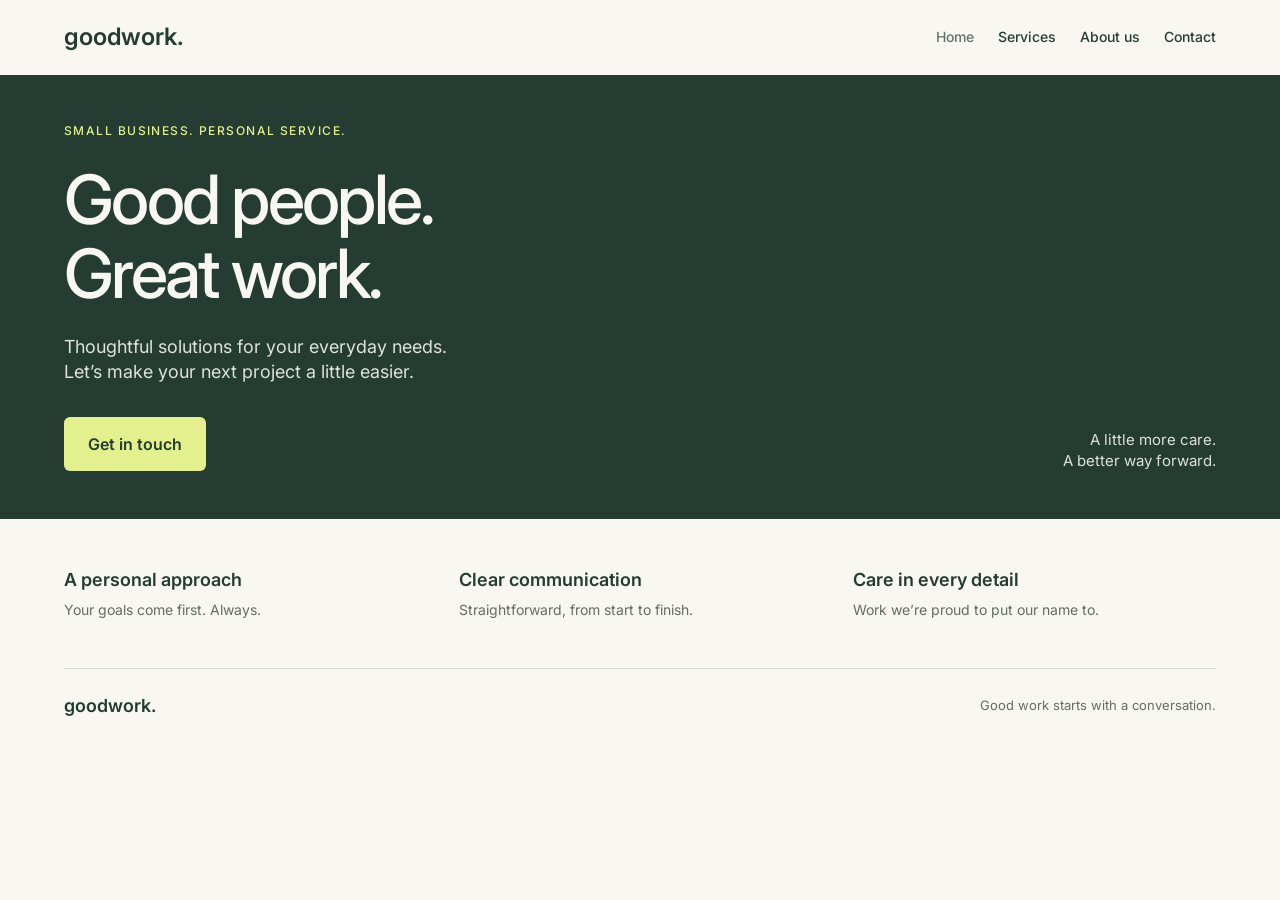
==== index.html @ 2f3a1b4b "Add multi-page goodwork. HTML sample with sticky header" ====
<!DOCTYPE html>
<html lang="en">
<head>
  <meta charset="UTF-8">
  <meta name="viewport" content="width=device-width, initial-scale=1.0">
  <title>goodwork. — Home</title>
  <link rel="preconnect" href="https://fonts.googleapis.com">
  <link href="https://fonts.googleapis.com/css2?family=Inter:wght@400;500;600;700&display=swap" rel="stylesheet">
  <link rel="stylesheet" href="styles.css">
</head>
<body>
  <header class="site-header">
    <div class="inner">
      <a href="index.html" class="wordmark">goodwork.</a>
      <nav>
        <a href="index.html" class="active">Home</a>
        <a href="services.html">Services</a>
        <a href="about.html">About us</a>
        <a href="contact.html">Contact</a>
      </nav>
    </div>
  </header>

  <section class="hero">
    <div class="hero-inner">
      <div>
        <p class="eyebrow">Small business. Personal service.</p>
        <h1>Good people.<br>Great work.</h1>
        <p class="lead">Thoughtful solutions for your everyday needs.<br>Let’s make your next project a little easier.</p>
      </div>
      <div class="hero-bottom">
        <a href="contact.html" class="cta">Get in touch</a>
        <p class="side-note">A little more care.<br>A better way forward.</p>
      </div>
    </div>
  </section>

  <section class="promises">
    <div class="grid">
      <div>
        <h2>A personal approach</h2>
        <p>Your goals come first. Always.</p>
      </div>
      <div>
        <h2>Clear communication</h2>
        <p>Straightforward, from start to finish.</p>
      </div>
      <div>
        <h2>Care in every detail</h2>
        <p>Work we’re proud to put our name to.</p>
      </div>
    </div>
  </section>

  <footer>
    <div class="footer-inner">
      <p class="footer-wordmark">goodwork.</p>
      <p class="footer-msg">Good work starts with a conversation.</p>
    </div>
  </footer>
</body>
</html>
---- styles.css ----
:root {
  --cream: #f8f7f2;
  --forest: #243c32;
  --lime: #e2f18d;
  --mist: #dce3dc;
  --sage: #636d64;
  --line: #d8ddd3;
}
* { box-sizing: border-box; margin: 0; padding: 0; }
body {
  font-family: "Inter", system-ui, sans-serif;
  background: var(--cream);
  color: var(--forest);
  line-height: 1.4;
}
a { color: inherit; text-decoration: none; }
.site-header {
  position: sticky;
  top: 0;
  z-index: 10;
  background: var(--cream);
  border-bottom: 1px solid transparent;
}
.site-header.dark {
  background: var(--forest);
  color: var(--cream);
}
.site-header .inner {
  max-width: 1200px;
  margin: 0 auto;
  padding: 1.25rem 1.5rem;
  display: flex;
  align-items: center;
  justify-content: space-between;
  gap: 1.5rem;
}
.wordmark { font-size: 24px; font-weight: 600; }
nav { display: flex; flex-wrap: wrap; gap: 0.75rem 1.5rem; font-size: 14px; font-weight: 500; }
nav a:hover, nav a.active { opacity: 0.7; }
.hero { background: var(--forest); color: var(--cream); }
.hero-inner {
  max-width: 1200px;
  margin: 0 auto;
  padding: 3rem 1.5rem;
  display: flex;
  flex-direction: column;
  gap: 2rem;
}
.eyebrow {
  font-size: 12px;
  font-weight: 500;
  letter-spacing: 0.12em;
  text-transform: uppercase;
  color: var(--lime);
}
.hero h1 {
  margin-top: 1.5rem;
  font-size: 44px;
  font-weight: 500;
  line-height: 1.08;
  letter-spacing: -0.04em;
}
.lead { margin-top: 1.5rem; max-width: 660px; font-size: 18px; color: var(--mist); }
.hero-bottom { display: flex; flex-direction: column; gap: 1.5rem; }
.cta {
  display: inline-block;
  background: var(--lime);
  color: var(--forest);
  border: none;
  border-radius: 6px;
  padding: 1rem 1.5rem;
  font-size: 16px;
  font-weight: 600;
  cursor: pointer;
}
.side-note { max-width: 240px; font-size: 15px; color: var(--mist); }
.promises, .content-page { max-width: 1200px; margin: 0 auto; padding: 3rem 1.5rem; }
.grid { display: grid; gap: 2rem; }
.promises h2, .card h2 { font-size: 18px; font-weight: 600; }
.promises p, .card p { margin-top: 0.5rem; font-size: 14px; color: var(--sage); }
footer { max-width: 1200px; margin: 0 auto; padding: 0 1.5rem 2.5rem; }
.footer-inner {
  border-top: 1px solid var(--line);
  padding-top: 1.5rem;
  display: flex;
  flex-direction: column;
  gap: 0.5rem;
}
.footer-wordmark { font-size: 18px; font-weight: 600; }
.footer-msg { font-size: 13px; color: var(--sage); }
.page-green { background: var(--forest); color: var(--cream); min-height: 100vh; }
.about-page { padding: 3rem 1.5rem; }
.about-inner { max-width: 720px; margin: 0 auto; }
.about-inner h1 { font-size: 36px; font-weight: 500; margin-bottom: 1.5rem; }
.about-inner p { font-size: 18px; color: var(--mist); margin-bottom: 1rem; line-height: 1.5; }
.back-link { display: inline-block; margin-top: 1.5rem; color: var(--lime); font-weight: 500; }
.content-page h1 { font-size: 36px; font-weight: 500; margin-bottom: 0.75rem; }
.intro { font-size: 18px; color: var(--sage); margin-bottom: 2rem; }
.services-grid { margin-bottom: 2rem; }
.card {
  background: #fff;
  border-radius: 12px;
  padding: 1.25rem;
  box-shadow: 0 2px 8px rgba(0,0,0,0.04);
}
.contact-form { max-width: 480px; display: flex; flex-direction: column; gap: 1rem; }
.contact-form label { display: flex; flex-direction: column; gap: 0.35rem; font-size: 14px; font-weight: 500; }
.contact-form input, .contact-form textarea {
  border: 1px solid var(--line);
  border-radius: 6px;
  padding: 0.75rem;
  font: inherit;
  background: #fff;
}
.thanks { color: #27ae60; font-size: 15px; }
@media (min-width: 640px) {
  .hero-bottom { flex-direction: row; align-items: flex-end; justify-content: space-between; }
  .side-note { text-align: right; }
  .footer-inner { flex-direction: row; align-items: center; justify-content: space-between; }
  .grid { grid-template-columns: repeat(3, 1fr); }
}
@media (min-width: 768px) {
  .hero h1 { font-size: 68px; }
  .hero-inner { min-height: 420px; justify-content: space-between; }
}
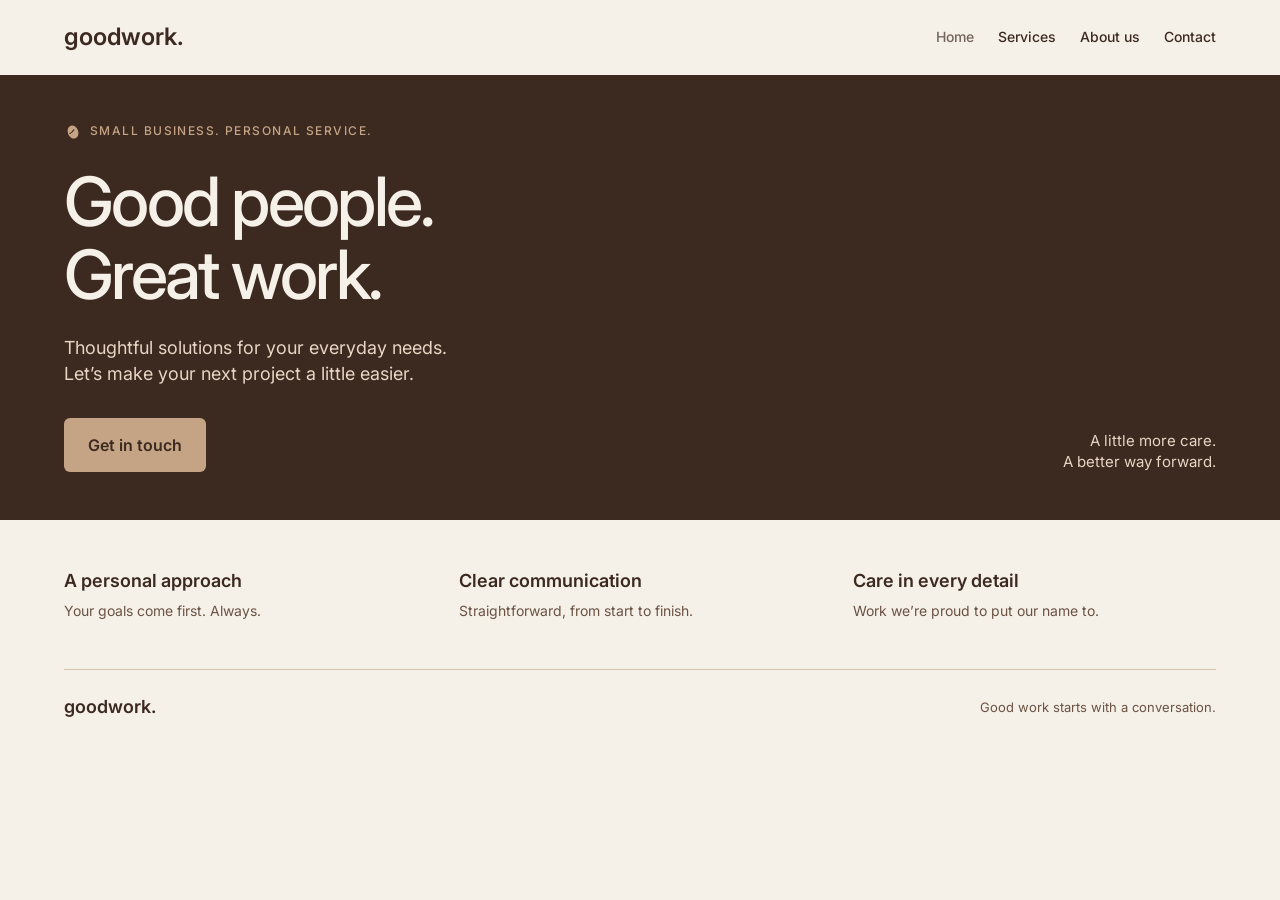
==== commit cabfa7c2: "Add coffee bean icon to homepage hero" ====
--- a/index.html
+++ b/index.html
@@ -24,7 +24,13 @@
   <section class="hero">
     <div class="hero-inner">
       <div>
-        <p class="eyebrow">Small business. Personal service.</p>
+        <p class="eyebrow">
+          <svg class="bean-icon" width="18" height="18" viewBox="0 0 24 24" fill="none" xmlns="http://www.w3.org/2000/svg" aria-hidden="true">
+            <ellipse cx="12" cy="12" rx="7" ry="9" fill="currentColor" transform="rotate(-20 12 12)"/>
+            <path d="M8 14c2-1 4-3 5-5" stroke="#3c2a21" stroke-width="1.5" stroke-linecap="round"/>
+          </svg>
+          Small business. Personal service.
+        </p>
         <h1>Good people.<br>Great work.</h1>
         <p class="lead">Thoughtful solutions for your everyday needs.<br>Let’s make your next project a little easier.</p>
       </div>
--- a/styles.css
+++ b/styles.css
@@ -1,10 +1,10 @@
 :root {
-  --cream: #f8f7f2;
-  --forest: #243c32;
-  --lime: #e2f18d;
-  --mist: #dce3dc;
-  --sage: #636d64;
-  --line: #d8ddd3;
+  --cream: #f5f0e8;
+  --forest: #3c2a21;
+  --lime: #c4a484;
+  --mist: #e8d5c4;
+  --sage: #6b5344;
+  --line: #d4c4b0;
 }
 * { box-sizing: border-box; margin: 0; padding: 0; }
 body {
@@ -22,8 +22,8 @@
   border-bottom: 1px solid transparent;
 }
 .site-header.dark {
-  background: var(--forest);
-  color: var(--cream);
+  background: #2c1810;
+  color: #f5f0e8;
 }
 .site-header .inner {
   max-width: 1200px;
@@ -52,6 +52,12 @@
   letter-spacing: 0.12em;
   text-transform: uppercase;
   color: var(--lime);
+  display: flex;
+  align-items: center;
+  gap: 0.5rem;
+}
+.bean-icon {
+  flex-shrink: 0;
 }
 .hero h1 {
   margin-top: 1.5rem;
@@ -88,7 +94,7 @@
 }
 .footer-wordmark { font-size: 18px; font-weight: 600; }
 .footer-msg { font-size: 13px; color: var(--sage); }
-.page-green { background: var(--forest); color: var(--cream); min-height: 100vh; }
+.page-green { background: #2c1810; color: #f5f0e8; min-height: 100vh; }
 .about-page { padding: 3rem 1.5rem; }
 .about-inner { max-width: 720px; margin: 0 auto; }
 .about-inner h1 { font-size: 36px; font-weight: 500; margin-bottom: 1.5rem; }
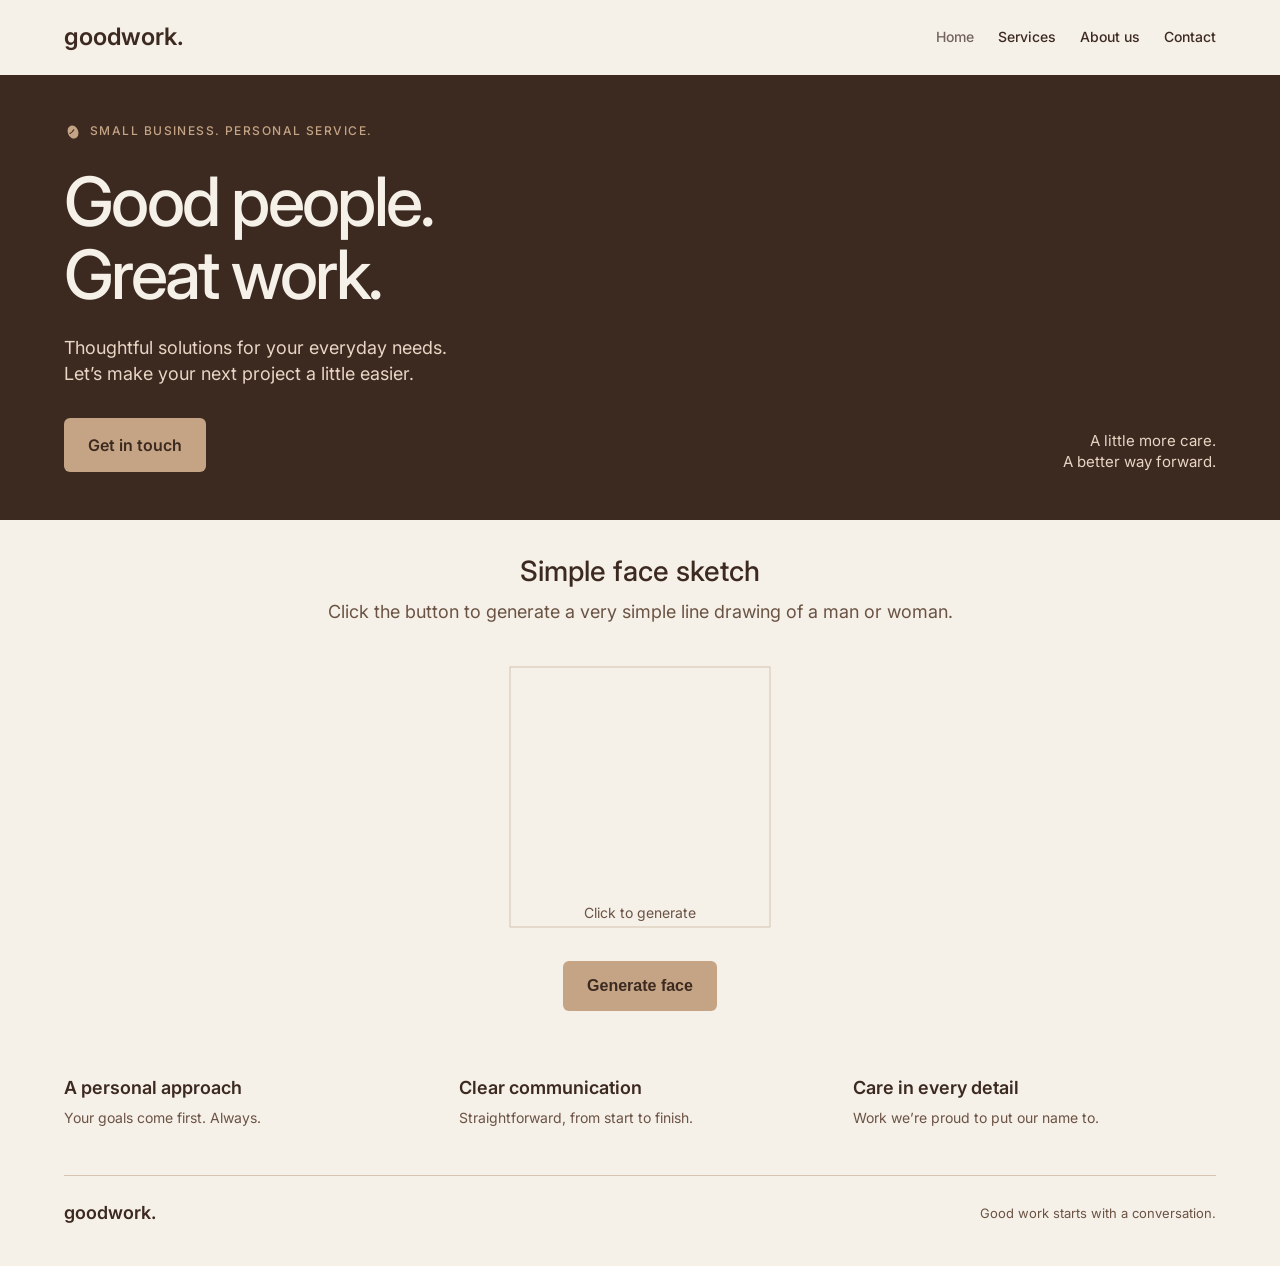
==== commit e3f7f578: "Add face placeholder with generate button on homepage" ====
--- a/index.html
+++ b/index.html
@@ -41,6 +41,18 @@
     </div>
   </section>
 
+  <section class="face-section">
+    <div class="face-inner">
+      <h2>Simple face sketch</h2>
+      <p class="intro">Click the button to generate a very simple line drawing of a man or woman.</p>
+      <div class="placeholder">
+        <canvas id="faceCanvas" width="280" height="280"></canvas>
+        <p id="faceLabel" class="face-label">Click to generate</p>
+      </div>
+      <button type="button" class="cta" id="generateFace">Generate face</button>
+    </div>
+  </section>
+
   <section class="promises">
     <div class="grid">
       <div>
@@ -64,5 +76,74 @@
       <p class="footer-msg">Good work starts with a conversation.</p>
     </div>
   </footer>
+
+  <script>
+    const canvas = document.getElementById('faceCanvas');
+    const ctx = canvas.getContext('2d');
+    const label = document.getElementById('faceLabel');
+
+    function drawFace(isWoman) {
+      ctx.clearRect(0, 0, canvas.width, canvas.height);
+      ctx.strokeStyle = '#3c2a21';
+      ctx.lineWidth = 2.5;
+      ctx.lineCap = 'round';
+
+      ctx.beginPath();
+      ctx.arc(140, 140, 80, 0, Math.PI * 2);
+      ctx.stroke();
+
+      ctx.beginPath();
+      ctx.arc(115, 125, 6, 0, Math.PI * 2);
+      ctx.stroke();
+      ctx.beginPath();
+      ctx.arc(165, 125, 6, 0, Math.PI * 2);
+      ctx.stroke();
+
+      ctx.beginPath();
+      ctx.moveTo(140, 135);
+      ctx.lineTo(135, 150);
+      ctx.lineTo(145, 150);
+      ctx.stroke();
+
+      ctx.beginPath();
+      ctx.arc(140, 165, 18, 0.15 * Math.PI, 0.85 * Math.PI);
+      ctx.stroke();
+
+      if (isWoman) {
+        ctx.beginPath();
+        ctx.moveTo(70, 100);
+        ctx.quadraticCurveTo(60, 160, 75, 210);
+        ctx.stroke();
+        ctx.beginPath();
+        ctx.moveTo(210, 100);
+        ctx.quadraticCurveTo(220, 160, 205, 210);
+        ctx.stroke();
+        label.textContent = 'Woman';
+      } else {
+        ctx.beginPath();
+        ctx.moveTo(70, 120);
+        ctx.lineTo(60, 145);
+        ctx.lineTo(70, 170);
+        ctx.stroke();
+        ctx.beginPath();
+        ctx.moveTo(210, 120);
+        ctx.lineTo(220, 145);
+        ctx.lineTo(210, 170);
+        ctx.stroke();
+        label.textContent = 'Man';
+      }
+    }
+
+    document.getElementById('generateFace').addEventListener('click', function () {
+      const isWoman = Math.random() > 0.5;
+      drawFace(isWoman);
+    });
+
+    ctx.fillStyle = '#f5f0e8';
+    ctx.fillRect(0, 0, canvas.width, canvas.height);
+    ctx.strokeStyle = '#d4c4b0';
+    ctx.lineWidth = 1;
+    ctx.strokeRect(10, 10, 260, 260);
+  </script>
 </body>
 </html>
--- a/styles.css
+++ b/styles.css
@@ -56,9 +56,7 @@
   align-items: center;
   gap: 0.5rem;
 }
-.bean-icon {
-  flex-shrink: 0;
-}
+.bean-icon { flex-shrink: 0; }
 .hero h1 {
   margin-top: 1.5rem;
   font-size: 44px;
@@ -80,6 +78,29 @@
   cursor: pointer;
 }
 .side-note { max-width: 240px; font-size: 15px; color: var(--mist); }
+.face-section { max-width: 1200px; margin: 0 auto; padding: 2rem 1.5rem 1rem; }
+.face-inner { text-align: center; }
+.face-inner h2 { font-size: 28px; font-weight: 500; margin-bottom: 0.5rem; }
+.placeholder {
+  margin: 1.5rem auto;
+  width: 280px;
+  height: 280px;
+  background: #fff;
+  border: 2px dashed var(--line);
+  border-radius: 12px;
+  display: flex;
+  flex-direction: column;
+  align-items: center;
+  justify-content: center;
+  position: relative;
+}
+#faceCanvas { display: block; }
+.face-label {
+  position: absolute;
+  bottom: 12px;
+  font-size: 14px;
+  color: var(--sage);
+}
 .promises, .content-page { max-width: 1200px; margin: 0 auto; padding: 3rem 1.5rem; }
 .grid { display: grid; gap: 2rem; }
 .promises h2, .card h2 { font-size: 18px; font-weight: 600; }
